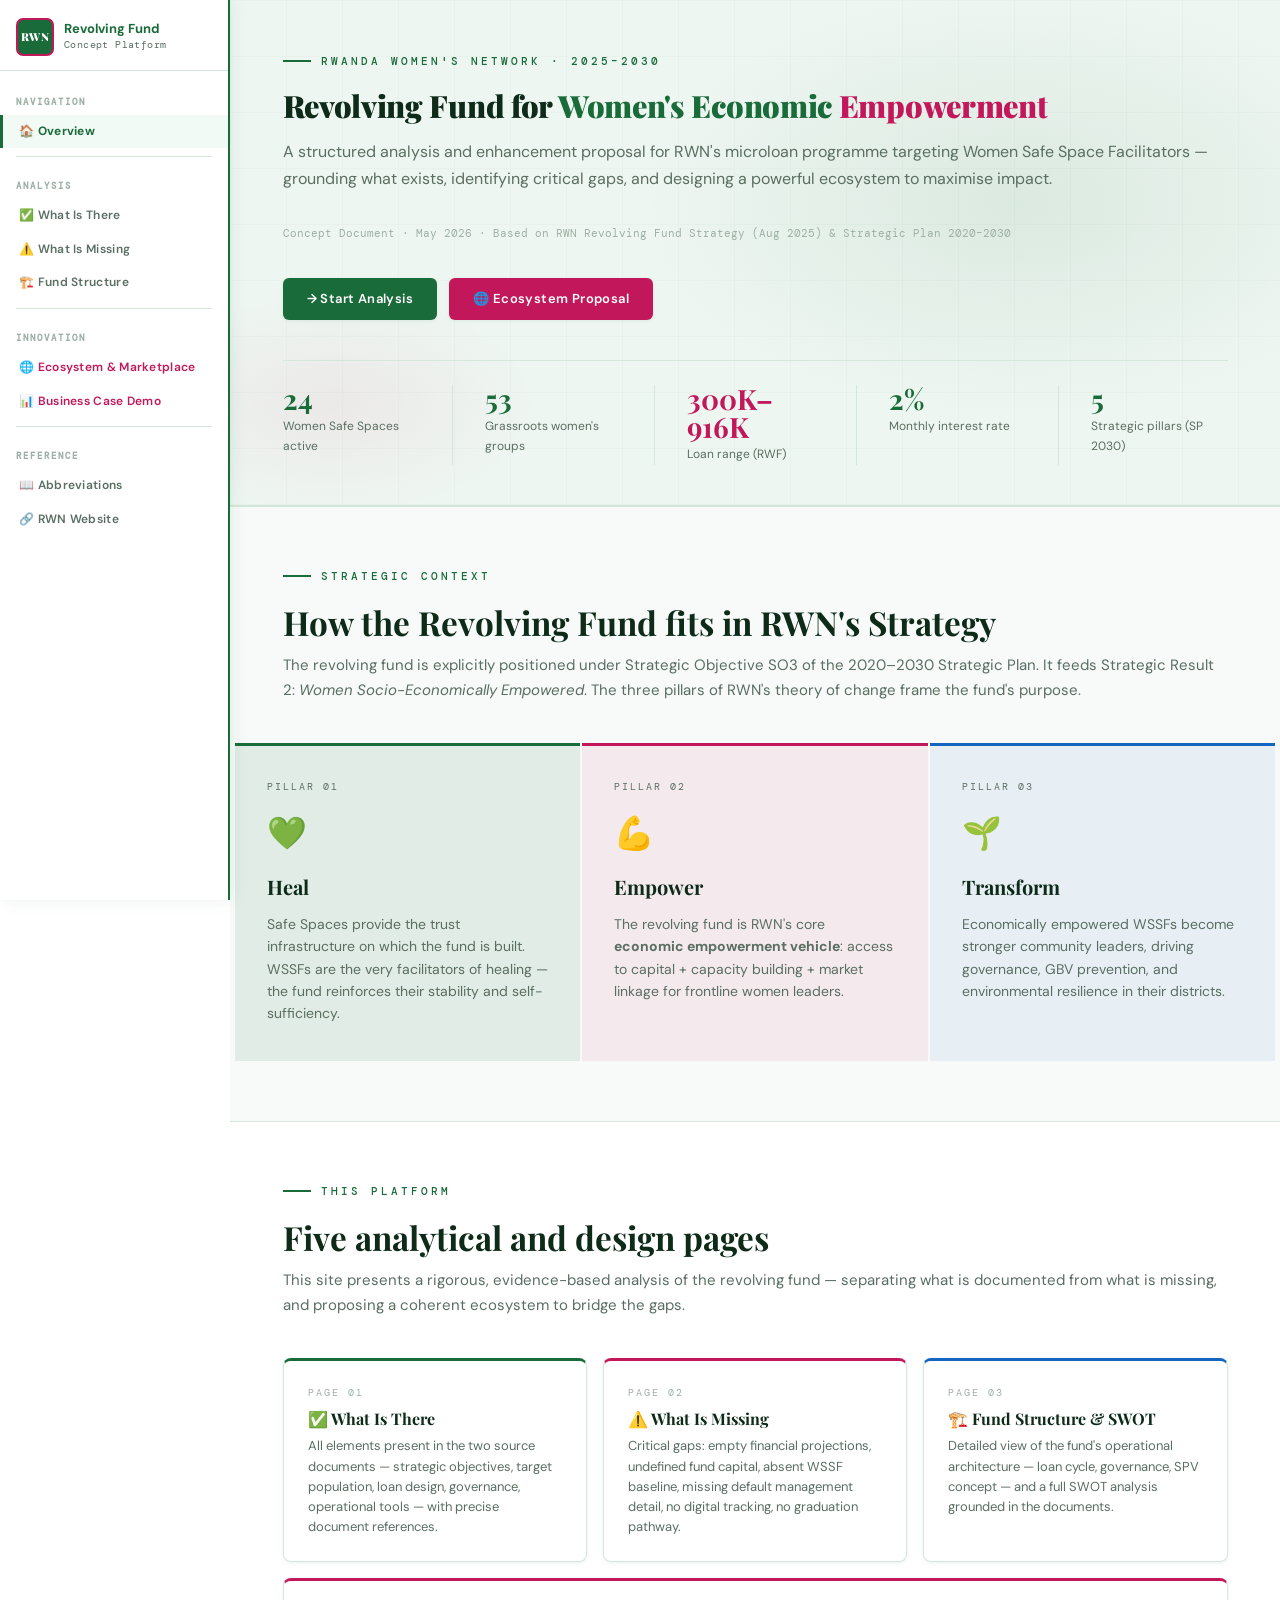
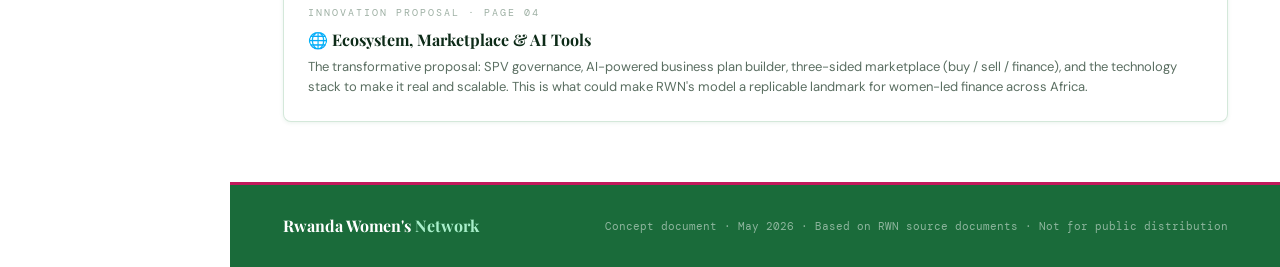
==== index.html @ 78c42c20 "Add files via upload" ====
<!DOCTYPE html>
<html lang="en">
<head>
<meta charset="UTF-8">
<meta name="viewport" content="width=device-width, initial-scale=1.0">
<title>RWN Revolving Fund — Overview</title>
<link rel="stylesheet" href="shared.css">
<style>
.pillar-grid { display: grid; grid-template-columns: repeat(3, 1fr); gap: 2px; margin: 0 -48px; }
@media(max-width:860px){ .pillar-grid { grid-template-columns: 1fr; margin: 0; } }
.pillar { padding: 36px 32px; position: relative; overflow: hidden; }
.pillar-heal   { background: rgba(26,107,58,0.10); }
.pillar-empower{ background: rgba(194,24,91,0.07); }
.pillar-transform{ background: rgba(21,101,192,0.07); }
.pillar::after { content:''; position:absolute; top:0; left:0; right:0; height:3px; }
.pillar-heal::after   { background: var(--g-deep); }
.pillar-empower::after { background: var(--mag); }
.pillar-transform::after { background: var(--blue); }
.pillar-num { font-family: var(--font-m); font-size: 10px; letter-spacing: 2px; text-transform: uppercase; color: var(--text-muted); margin-bottom: 12px; }
.pillar-icon { font-size: 32px; margin-bottom: 10px; }
.pillar-name { font-family: var(--font-d); font-size: 20px; font-weight: 700; margin-bottom: 10px; color: var(--text-head); }
.pillar-desc { font-size: 14px; color: var(--text-muted); line-height: 1.6; }
.link-arrow { display: inline-flex; align-items: center; gap: 6px; font-size: 13px; font-weight: 600; color: var(--g-deep); text-decoration: none; margin-top: 14px; }
.link-arrow:hover { color: var(--mag); }
.page-nav-grid { display: grid; grid-template-columns: repeat(3, 1fr); gap: 16px; }
@media(max-width:860px){ .page-nav-grid { grid-template-columns: 1fr; } }
.pn-card { background: #FFFFFF; border: 1px solid var(--border-lt); border-radius: var(--radius); padding: 24px; transition: all 0.22s; box-shadow: var(--shadow-sm); text-decoration: none; display: block; }
.pn-card:hover { transform: translateY(-3px); box-shadow: var(--shadow-md); }
.pn-card.green { border-top: 3px solid var(--g-deep); }
.pn-card.mag   { border-top: 3px solid var(--mag); }
.pn-card.blue  { border-top: 3px solid var(--blue); }
.pn-num  { font-family: var(--font-m); font-size: 10px; letter-spacing: 2px; text-transform: uppercase; color: var(--text-light); margin-bottom: 8px; }
.pn-title{ font-family: var(--font-d); font-size: 16px; font-weight: 700; color: var(--text-head); margin-bottom: 8px; line-height: 1.2; }
.pn-desc { font-size: 13px; color: var(--text-muted); line-height: 1.55; }
</style>
</head>
<body>

<!-- MOBILE TOP BAR -->
<div class="sb-topbar" id="sb-topbar">
  <div class="sb-topbar-logo">RWN</div>
  <div class="sb-topbar-title">Revolving Fund</div>
  <button class="sb-hamburger" id="sb-hbg" onclick="sbMobileToggle()" aria-label="Menu">
    <span></span><span></span><span></span>
  </button>
</div>
<div class="sb-overlay" id="sb-overlay" onclick="sbMobileClose()"></div>

<!-- SIDEBAR -->
<nav class="rwn-sidebar" id="rwn-sidebar">
  <div class="sb-logo-block">
    <div class="sb-logo">RWN</div>
    <div>
      <div class="sb-brand-main">Revolving Fund</div>
      <div class="sb-brand-sub">Concept Platform</div>
    </div>
  </div>
  <div class="sb-nav">
    <span class="sb-section-label">Navigation</span>
    <a href="index.html" class="active">🏠 Overview</a>
    <div class="sb-divider"></div>
    <span class="sb-section-label">Analysis</span>
    <a href="what-is-there.html">✅ What Is There</a>
    <a href="what-is-missing.html">⚠️ What Is Missing</a>
    <a href="fund-structure.html">🏗️ Fund Structure</a>
    <div class="sb-divider"></div>
    <span class="sb-section-label">Innovation</span>
    <a href="ecosystem.html" class="sb-mag">🌐 Ecosystem &amp; Marketplace</a>
    <a href="business-demo.html" class="sb-mag">📊 Business Case Demo</a>
    <div class="sb-divider"></div>
    <span class="sb-section-label">Reference</span>
    <a href="abbreviations.html">📖 Abbreviations</a>
    <a href="https://rwandawomensnetwork.org" target="_blank">🔗 RWN Website</a>
  </div>
</nav>

<!-- PAGE -->
<div class="page-wrap">

  <!-- HERO -->
  <div class="hero">
    <div class="hero-bg-mesh"></div>
    <div class="hero-grid"></div>
    <div class="hero-content">
      <div class="eyebrow fade-up au-1">Rwanda Women's Network · 2025–2030</div>
      <h1 class="hero-title fade-up au-2">
        Revolving Fund for <span class="accent">Women's Economic</span> <span class="mag-accent">Empowerment</span>
      </h1>
      <p class="hero-lead fade-up au-3">
        A structured analysis and enhancement proposal for RWN's microloan programme targeting Women Safe Space Facilitators — grounding what exists, identifying critical gaps, and designing a powerful ecosystem to maximise impact.
      </p>
      <p class="hero-meta fade-up au-4">Concept Document · May 2026 · Based on RWN Revolving Fund Strategy (Aug 2025) &amp; Strategic Plan 2020–2030</p>
      <div class="fade-up au-5" style="display:flex;gap:12px;flex-wrap:wrap;">
        <a href="what-is-there.html" class="btn btn-green">→ Start Analysis</a>
        <a href="ecosystem.html" class="btn btn-mag">🌐 Ecosystem Proposal</a>
      </div>

      <div class="stats-bar fade-up au-5">
        <div class="stat"><div class="stat-n">24</div><div class="stat-l">Women Safe Spaces active</div></div>
        <div class="stat"><div class="stat-n">53</div><div class="stat-l">Grassroots women's groups</div></div>
        <div class="stat"><div class="stat-n mag">300K–916K</div><div class="stat-l">Loan range (RWF)</div></div>
        <div class="stat"><div class="stat-n">2%</div><div class="stat-l">Monthly interest rate</div></div>
        <div class="stat"><div class="stat-n">5</div><div class="stat-l">Strategic pillars (SP 2030)</div></div>
      </div>
    </div>
  </div>

  <!-- RWN PILLARS -->
  <div class="section section-alt">
    <div class="eyebrow">Strategic Context</div>
    <h2 class="section-title">How the Revolving Fund fits in RWN's Strategy</h2>
    <p class="section-lead">The revolving fund is explicitly positioned under Strategic Objective SO3 of the 2020–2030 Strategic Plan. It feeds Strategic Result 2: <em>Women Socio-Economically Empowered</em>. The three pillars of RWN's theory of change frame the fund's purpose.</p>
    <div class="pillar-grid">
      <div class="pillar pillar-heal">
        <div class="pillar-num">Pillar 01</div>
        <div class="pillar-icon">💚</div>
        <div class="pillar-name">Heal</div>
        <div class="pillar-desc">Safe Spaces provide the trust infrastructure on which the fund is built. WSSFs are the very facilitators of healing — the fund reinforces their stability and self-sufficiency.</div>
      </div>
      <div class="pillar pillar-empower">
        <div class="pillar-num">Pillar 02</div>
        <div class="pillar-icon">💪</div>
        <div class="pillar-name">Empower</div>
        <div class="pillar-desc">The revolving fund is RWN's core <strong>economic empowerment vehicle</strong>: access to capital + capacity building + market linkage for frontline women leaders.</div>
      </div>
      <div class="pillar pillar-transform">
        <div class="pillar-num">Pillar 03</div>
        <div class="pillar-icon">🌱</div>
        <div class="pillar-name">Transform</div>
        <div class="pillar-desc">Economically empowered WSSFs become stronger community leaders, driving governance, GBV prevention, and environmental resilience in their districts.</div>
      </div>
    </div>
  </div>

  <!-- THREE PAGES -->
  <div class="section">
    <div class="eyebrow">This Platform</div>
    <h2 class="section-title">Five analytical and design pages</h2>
    <p class="section-lead">This site presents a rigorous, evidence-based analysis of the revolving fund — separating what is documented from what is missing, and proposing a coherent ecosystem to bridge the gaps.</p>
    <div class="page-nav-grid">
      <a href="what-is-there.html" class="pn-card green">
        <div class="pn-num">Page 01</div>
        <div class="pn-title">✅ What Is There</div>
        <div class="pn-desc">All elements present in the two source documents — strategic objectives, target population, loan design, governance, operational tools — with precise document references.</div>
      </a>
      <a href="what-is-missing.html" class="pn-card mag">
        <div class="pn-num">Page 02</div>
        <div class="pn-title">⚠️ What Is Missing</div>
        <div class="pn-desc">Critical gaps: empty financial projections, undefined fund capital, absent WSSF baseline, missing default management detail, no digital tracking, no graduation pathway.</div>
      </a>
      <a href="fund-structure.html" class="pn-card blue">
        <div class="pn-num">Page 03</div>
        <div class="pn-title">🏗️ Fund Structure &amp; SWOT</div>
        <div class="pn-desc">Detailed view of the fund's operational architecture — loan cycle, governance, SPV concept — and a full SWOT analysis grounded in the documents.</div>
      </a>
      <a href="ecosystem.html" class="pn-card mag" style="border-top-color:var(--mag);grid-column:1/-1;">
        <div class="pn-num">Innovation Proposal · Page 04</div>
        <div class="pn-title">🌐 Ecosystem, Marketplace &amp; AI Tools</div>
        <div class="pn-desc">The transformative proposal: SPV governance, AI-powered business plan builder, three-sided marketplace (buy / sell / finance), and the technology stack to make it real and scalable. This is what could make RWN's model a replicable landmark for women-led finance across Africa.</div>
      </a>
    </div>
  </div>

  <!-- FOOTER -->
  <footer class="rwn-footer">
    <div class="footer-brand">Rwanda Women's <span>Network</span></div>
    <div class="footer-meta">Concept document · May 2026 · Based on RWN source documents · Not for public distribution</div>
  </footer>
</div>

<script src="nav.js"></script>
</body>
</html>
---- shared.css ----
/* ============================================================
   RWN Revolving Fund — Shared Stylesheet v1.0
   Rwanda Women's Network palette: deep green + magenta accent
   ============================================================ */

@import url('https://fonts.googleapis.com/css2?family=Playfair+Display:wght@400;700;900&family=DM+Sans:ital,wght@0,300;0,400;0,500;0,600;1,300&family=DM+Mono:wght@400;500&display=swap');

:root {
  /* RWN Brand */
  --g-deep:     #1A6B3A;
  --g-mid:      #2A8050;
  --g-lt:       #C2E0CC;
  --g-pale:     #E8F5EE;
  --g-xpale:    #F2FAF5;
  --mag:        #C2185B;   /* magenta — logo accent */
  --mag-lt:     #FCE4EC;
  --mag-pale:   #FFF0F5;
  --amber:      #E65100;   /* warning / missing */
  --amber-lt:   #FFF3E0;
  --blue:       #1565C0;
  --blue-lt:    #E3F2FD;
  --page-bg:    #FFFFFF;
  --surface-1:  #F7FAF8;
  --surface-2:  #EEF6F1;
  --text-head:  #0D2B18;
  --text-body:  #2D3E35;
  --text-muted: #5A6E61;
  --text-light: #9EB0A4;
  --border-lt:  #D4E8DA;
  --border-md:  #AECDB8;
  --font-d: 'Playfair Display', Georgia, serif;
  --font-b: 'DM Sans', sans-serif;
  --font-m: 'DM Mono', monospace;
  --sidebar-w: 230px;
  --radius: 8px;
  --shadow-sm: 0 1px 4px rgba(26,107,58,0.09);
  --shadow-md: 0 4px 16px rgba(26,107,58,0.13);
  --shadow-lg: 0 8px 32px rgba(26,107,58,0.16);
}

*, *::before, *::after { box-sizing: border-box; margin: 0; padding: 0; }
html { scroll-behavior: smooth; font-size: 16px; overflow-x: hidden; max-width: 100vw; }
body { font-family: var(--font-b); background: var(--page-bg); color: var(--text-body); overflow-x: hidden; line-height: 1.65; }
::-webkit-scrollbar { width: 5px; }
::-webkit-scrollbar-track { background: var(--surface-1); }
::-webkit-scrollbar-thumb { background: var(--g-deep); border-radius: 3px; }
::selection { background: rgba(26,107,58,0.15); }

/* ── SIDEBAR ── */
.rwn-sidebar {
  position: fixed; top: 0; left: 0; bottom: 0;
  width: var(--sidebar-w);
  background: #FFFFFF;
  border-right: 2px solid var(--g-deep);
  box-shadow: 2px 0 16px rgba(26,107,58,0.09);
  z-index: 200; display: flex; flex-direction: column;
  overflow-y: auto; overflow-x: hidden;
}

.sb-logo-block {
  display: flex; align-items: center; gap: 10px;
  padding: 18px 16px 14px;
  border-bottom: 1px solid var(--border-lt); flex-shrink: 0;
}
.sb-logo {
  width: 38px; height: 38px; background: var(--g-deep); border-radius: 7px;
  display: flex; align-items: center; justify-content: center;
  font-family: var(--font-d); font-weight: 900; font-size: 11px;
  color: #FFFFFF; letter-spacing: 0.2px; line-height: 1.1; text-align: center;
  flex-shrink: 0; border: 2px solid var(--mag);
}
.sb-brand-main { font-size: 13px; font-weight: 700; color: var(--g-deep); line-height: 1.2; }
.sb-brand-sub  { font-size: 10px; color: var(--text-muted); font-family: var(--font-m); letter-spacing: 0.4px; }

.sb-nav { flex: 1; padding: 10px 0 20px; display: flex; flex-direction: column; }
.sb-section-label {
  display: block; padding: 14px 16px 5px;
  font-size: 9px; letter-spacing: 2px; text-transform: uppercase;
  color: var(--text-light); font-family: var(--font-m); font-weight: 600;
}
.sb-nav a {
  display: flex; align-items: center; gap: 9px;
  padding: 9px 16px; font-size: 12px; font-weight: 600; letter-spacing: 0.3px;
  color: var(--text-muted); text-decoration: none;
  border-left: 3px solid transparent; transition: all 0.18s; line-height: 1.3;
}
.sb-nav a:hover { color: var(--g-deep); background: var(--g-pale); border-left-color: var(--g-lt); }
.sb-nav a.active { color: var(--g-deep); background: var(--g-xpale); border-left-color: var(--g-deep); font-weight: 700; }
.sb-nav a.sb-sub { padding-left: 32px; font-size: 11px; font-weight: 500; }
.sb-nav a.sb-mag { color: var(--mag); }
.sb-nav a.sb-mag:hover { background: var(--mag-pale); border-left-color: var(--mag); }
.sb-nav a.sb-mag.active { color: var(--mag); background: var(--mag-pale); border-left-color: var(--mag); }
.sb-divider { height: 1px; background: var(--border-lt); margin: 8px 16px; }

/* Collapsible group */
.sb-group-trigger {
  display: flex; align-items: center; justify-content: space-between;
  padding: 9px 16px; font-size: 12px; font-weight: 600; letter-spacing: 0.3px;
  color: var(--text-muted); cursor: pointer;
  border: none; border-left: 3px solid transparent;
  width: 100%; text-align: left; background: none; font-family: var(--font-b);
  transition: all 0.18s;
}
.sb-group-trigger:hover { color: var(--g-deep); background: var(--g-pale); border-left-color: var(--g-lt); }
.sb-group-trigger.open { color: var(--g-deep); background: var(--g-xpale); border-left-color: var(--g-deep); font-weight: 700; }
.sb-group-trigger .sb-arrow { font-size: 10px; transition: transform 0.22s; flex-shrink: 0; }
.sb-group-trigger.open .sb-arrow { transform: rotate(180deg); }
.sb-group-items { display: none; background: var(--surface-1); border-top: 1px solid var(--border-lt); border-bottom: 1px solid var(--border-lt); }
.sb-group-items.open { display: block; }

/* Mobile top bar */
.sb-topbar {
  display: none; position: fixed;
  top: 0; left: 0; right: 0; height: 52px;
  background: rgba(255,255,255,0.97); backdrop-filter: blur(12px);
  border-bottom: 2px solid var(--g-deep);
  box-shadow: 0 2px 12px rgba(26,107,58,0.1);
  z-index: 201; align-items: center; padding: 0 14px; gap: 12px;
}
.sb-topbar-logo {
  width: 32px; height: 32px; background: var(--g-deep); border-radius: 5px;
  display: flex; align-items: center; justify-content: center;
  font-family: var(--font-d); font-weight: 900; font-size: 10px;
  color: #FFFFFF; line-height: 1.1; text-align: center; flex-shrink: 0;
  border: 1.5px solid var(--mag);
}
.sb-topbar-title { font-size: 13px; font-weight: 700; color: var(--g-deep); flex: 1; }
.sb-hamburger {
  display: flex; flex-direction: column; gap: 4px;
  cursor: pointer; padding: 7px; border: none;
  background: none; border-radius: 5px; transition: background 0.2s;
}
.sb-hamburger:hover { background: var(--g-pale); }
.sb-hamburger span { display: block; width: 20px; height: 2px; background: var(--g-deep); border-radius: 2px; transition: all 0.25s; }
.sb-overlay {
  display: none; position: fixed;
  top: 52px; left: 0; right: 0; bottom: 0;
  background: rgba(0,0,0,0.35); z-index: 199;
}
.sb-overlay.open { display: block; }

/* ── PAGE WRAP ── */
.page-wrap { padding-left: var(--sidebar-w); min-height: 100vh; }

/* ── HERO ── */
.hero {
  position: relative; overflow: hidden;
  padding: 52px 5% 40px;
  background: var(--surface-2);
  border-bottom: 1px solid var(--border-lt);
}
.hero-bg-mesh {
  position: absolute; inset: 0; pointer-events: none;
  background:
    radial-gradient(ellipse 55% 65% at 75% 40%, rgba(26,107,58,0.09) 0%, transparent 65%),
    radial-gradient(ellipse 35% 40% at 10% 80%, rgba(194,24,91,0.06) 0%, transparent 55%);
}
.hero-grid {
  position: absolute; inset: 0; opacity: 0.025;
  background-image: linear-gradient(rgba(26,107,58,1) 1px, transparent 1px),
    linear-gradient(90deg, rgba(26,107,58,1) 1px, transparent 1px);
  background-size: 56px 56px;
}
.hero-content { position: relative; z-index: 2; width: 100%; max-width: 100%; }
.eyebrow {
  font-family: var(--font-m); font-size: 11px; letter-spacing: 3px;
  text-transform: uppercase; color: var(--g-deep);
  display: flex; align-items: center; gap: 10px; margin-bottom: 18px; font-weight: 500;
}
.eyebrow::before { content: ''; width: 28px; height: 2px; background: var(--g-deep); flex-shrink: 0; }
.eyebrow.mag { color: var(--mag); }
.eyebrow.mag::before { background: var(--mag); }
.hero-title {
  font-family: var(--font-d); font-size: clamp(22px, 2.4vw, 36px);
  font-weight: 900; line-height: 1.15; letter-spacing: -0.3px;
  margin-bottom: 16px; color: var(--text-head);
  white-space: normal; word-break: normal; overflow-wrap: break-word;
  max-width: 100%; display: block;
}
.hero-title .accent { color: var(--g-deep); }
.hero-title .mag-accent { color: var(--mag); }
.hero-lead { font-size: 16px; color: var(--text-muted); font-weight: 400; margin-bottom: 32px; max-width: 100%; }
.hero-meta { font-family: var(--font-m); font-size: 11px; color: var(--text-light); margin-bottom: 36px; }

/* Stats bar */
.stats-bar {
  position: relative; z-index: 2; display: flex; gap: 0;
  border-top: 1px solid var(--border-lt); padding-top: 24px; margin-top: 40px; flex-wrap: wrap;
}
.stat { flex: 1; min-width: 110px; padding-right: 32px; border-right: 1px solid var(--border-lt); margin-right: 32px; }
.stat:last-child { border: none; margin: 0; padding: 0; }
.stat-n { font-family: var(--font-d); font-size: 28px; font-weight: 700; color: var(--g-deep); line-height: 1; margin-bottom: 4px; }
.stat-n.mag { color: var(--mag); }
.stat-l { font-size: 12px; color: var(--text-muted); }

/* ── SECTIONS ── */
.section { padding: 60px 5%; }
.section-alt { background: var(--surface-1); border-top: 1px solid var(--border-lt); border-bottom: 1px solid var(--border-lt); }
.section-green { background: var(--g-deep); color: #FFFFFF; position: relative; overflow: hidden; }
.section-green .section-title { color: #FFFFFF; }
.section-green .section-lead { color: rgba(255,255,255,0.72); }
.section-green .eyebrow { color: #A8EFCA; }
.section-green .eyebrow::before { background: #A8EFCA; }
.section-mag { background: var(--mag); color: #FFFFFF; }
.section-title { font-family: var(--font-d); font-size: clamp(24px, 2.6vw, 36px); font-weight: 700; margin-bottom: 12px; line-height: 1.15; color: var(--text-head); white-space: normal; word-break: normal; overflow-wrap: break-word; max-width: 100%; }
.section-lead { font-size: 15px; color: var(--text-muted); margin-bottom: 40px; max-width: 100%; }

/* ── BUTTONS ── */
.btn { display: inline-flex; align-items: center; gap: 8px; padding: 10px 24px; border-radius: 6px; font-size: 13px; font-weight: 600; letter-spacing: 0.4px; text-decoration: none; cursor: pointer; border: none; transition: all 0.22s; font-family: var(--font-b); }
.btn-green { background: var(--g-deep); color: #FFFFFF; box-shadow: var(--shadow-sm); }
.btn-green:hover { background: var(--g-mid); transform: translateY(-1px); box-shadow: var(--shadow-md); }
.btn-mag { background: var(--mag); color: #FFFFFF; box-shadow: var(--shadow-sm); }
.btn-mag:hover { background: #A31450; transform: translateY(-1px); }
.btn-outline { background: transparent; color: var(--g-deep); border: 1.5px solid var(--g-deep); }
.btn-outline:hover { background: var(--g-pale); }

/* ── CARDS ── */
.card { background: #FFFFFF; border: 1px solid var(--border-lt); border-radius: var(--radius); padding: 24px; transition: all 0.22s; box-shadow: var(--shadow-sm); }
.card:hover { border-color: var(--g-lt); box-shadow: var(--shadow-md); transform: translateY(-2px); }
.card-title { font-size: 15px; font-weight: 600; margin-bottom: 8px; color: var(--text-head); }
.card-body  { font-size: 14px; color: var(--text-muted); line-height: 1.6; }

/* ── BADGES ── */
.badge { display: inline-block; font-size: 11px; font-weight: 600; padding: 3px 10px; border-radius: 20px; letter-spacing: 0.3px; }
.badge-green  { background: var(--g-pale); color: var(--g-deep); border: 1px solid var(--g-lt); }
.badge-mag    { background: var(--mag-lt); color: var(--mag); border: 1px solid #F8BBD9; }
.badge-amber  { background: var(--amber-lt); color: var(--amber); border: 1px solid #FFCC80; }
.badge-blue   { background: var(--blue-lt); color: var(--blue); border: 1px solid #BBDEFB; }
.badge-in     { background: var(--g-pale); color: var(--g-deep); border: 1px solid var(--g-lt); }   /* IN document */
.badge-miss   { background: var(--amber-lt); color: var(--amber); border: 1px solid #FFCC80; }       /* MISSING */
.badge-build  { background: var(--blue-lt); color: var(--blue); border: 1px solid #BBDEFB; }         /* TO BUILD */

/* ── TABLE ── */
.table-wrap { overflow-x: auto; -webkit-overflow-scrolling: touch; border-radius: var(--radius); border: 1px solid var(--border-lt); }
.data-table { width: 100%; border-collapse: collapse; font-size: 14px; min-width: 500px; }
.data-table th { text-align: left; padding: 11px 15px; font-size: 11px; letter-spacing: 1.2px; text-transform: uppercase; font-family: var(--font-m); font-weight: 600; color: var(--text-muted); background: var(--surface-1); border-bottom: 2px solid var(--border-md); white-space: nowrap; }
.data-table td { padding: 13px 15px; vertical-align: top; border-bottom: 1px solid var(--border-lt); color: var(--text-body); font-size: 13px; }
.data-table tr:nth-child(even) td { background: var(--surface-1); }
.data-table tr:hover td { background: var(--g-xpale); }
/* Expandable rows */
.dt-toggle { cursor: pointer; user-select: none; }
.dt-toggle td:first-child { position: relative; padding-left: 36px; }
.dt-toggle td:first-child::before { content: '+'; position: absolute; left: 10px; top: 50%; transform: translateY(-50%); width: 18px; height: 18px; background: var(--g-deep); color: #FFFFFF; border-radius: 50%; font-size: 13px; font-weight: 700; line-height: 18px; text-align: center; flex-shrink: 0; transition: transform 0.2s; }
.dt-toggle.open td:first-child::before { content: '−'; background: var(--mag); }
.dt-expand { display: none; background: var(--g-xpale) !important; }
.dt-expand.open { display: table-row; }
.dt-expand td { padding: 12px 15px 12px 36px; font-size: 13px; color: var(--text-body); border-bottom: 2px solid var(--g-lt); }
.dt-expand-grid { display: grid; grid-template-columns: repeat(auto-fill, minmax(200px,1fr)); gap: 8px 24px; }
.dt-expand-item { font-size: 13px; }
.dt-expand-label { font-size: 11px; color: var(--text-light); font-family: var(--font-m); text-transform: uppercase; letter-spacing: 0.8px; margin-bottom: 2px; }
.dt-expand-value { font-weight: 600; color: var(--text-head); }

/* ── SOURCE TAG ── */
.src { font-family: var(--font-m); font-size: 10px; padding: 2px 8px; border-radius: 4px; background: var(--g-pale); color: var(--g-deep); border: 1px solid var(--g-lt); display: inline-block; }
.src-rf { background: var(--mag-lt); color: var(--mag); border-color: #F8BBD9; }

/* ── STATUS ROW ── */
.status-row { display: flex; align-items: flex-start; gap: 14px; padding: 16px 0; border-bottom: 1px solid var(--border-lt); }
.status-row:last-child { border-bottom: none; }
.status-icon { font-size: 18px; flex-shrink: 0; margin-top: 1px; }
.status-body { flex: 1; }
.status-label { font-size: 13px; font-weight: 600; margin-bottom: 4px; color: var(--text-head); }
.status-desc  { font-size: 13px; color: var(--text-muted); line-height: 1.55; }

/* ── CALLOUT ── */
.callout { border-radius: var(--radius); padding: 18px 22px; margin-bottom: 20px; border-left: 4px solid; }
.callout-green { background: var(--g-pale); border-color: var(--g-deep); color: var(--text-head); }
.callout-amber { background: var(--amber-lt); border-color: var(--amber); color: #4E2000; }
.callout-mag   { background: var(--mag-lt); border-color: var(--mag); color: #5A0020; }
.callout-blue  { background: var(--blue-lt); border-color: var(--blue); color: #0A2A60; }
.callout-title { font-size: 13px; font-weight: 700; margin-bottom: 5px; }
.callout-body  { font-size: 13px; line-height: 1.6; }

/* ── INNOVATION CARD ── */
.innov-card {
  background: #FFFFFF; border: 1px solid var(--border-lt); border-radius: var(--radius);
  padding: 28px 24px; position: relative; overflow: hidden;
  transition: all 0.25s; box-shadow: var(--shadow-sm);
}
.innov-card::before { content:''; position:absolute; top:0; left:0; right:0; height:4px; background: var(--mag); }
.innov-card:hover { transform: translateY(-3px); box-shadow: var(--shadow-md); border-color: var(--mag); }
.innov-card.green::before { background: var(--g-deep); }
.innov-card.green:hover { border-color: var(--g-deep); }
.innov-icon { font-size: 28px; margin-bottom: 12px; }
.innov-title { font-size: 15px; font-weight: 700; margin-bottom: 8px; color: var(--text-head); }
.innov-body  { font-size: 13px; color: var(--text-muted); line-height: 1.6; }
.innov-tag   { font-family: var(--font-m); font-size: 10px; color: var(--text-light); margin-top: 12px; }

/* ── FOOTER ── */
.rwn-footer {
  background: var(--g-deep); border-top: 3px solid var(--mag);
  padding: 28px 5%; display: flex; align-items: center;
  justify-content: space-between; flex-wrap: wrap; gap: 12px;
}
.footer-brand { font-family: var(--font-d); font-size: 16px; font-weight: 700; color: #FFFFFF; }
.footer-brand span { color: #A8EFCA; }
.footer-meta { font-size: 11px; color: rgba(255,255,255,0.5); font-family: var(--font-m); }

/* ── ANIMATIONS ── */
@keyframes fadeUp { from { opacity:0; transform:translateY(20px); } to { opacity:1; transform:translateY(0); } }
.fade-up { animation: fadeUp 0.65s ease forwards; opacity: 0; }
.au-1{animation-delay:0.1s} .au-2{animation-delay:0.2s} .au-3{animation-delay:0.3s} .au-4{animation-delay:0.4s} .au-5{animation-delay:0.5s}

/* ── GRID HELPERS ── */
.grid-2 { display: grid; grid-template-columns: 1fr 1fr; gap: 20px; }
.grid-3 { display: grid; grid-template-columns: repeat(3,1fr); gap: 20px; }
.grid-4 { display: grid; grid-template-columns: repeat(4,1fr); gap: 16px; }

/* ── RESPONSIVE ── */
@media (max-width: 860px) {
  :root { --sidebar-w: 0px; }
  .rwn-sidebar { width: 240px; transform: translateX(-100%); transition: transform 0.28s cubic-bezier(0.4,0,0.2,1); top: 52px; z-index: 200; }
  .rwn-sidebar.mob-open { transform: translateX(0); }
  .sb-topbar { display: flex; }
  .page-wrap { padding-left: 0; padding-top: 52px; }
  .hero, .section { padding: 36px 4%; }
  .rwn-footer { padding: 24px 4%; flex-direction: column; }
  .stats-bar { gap: 18px; }
  .stat { border: none; margin: 0; padding: 0; min-width: 90px; }
  .grid-2, .grid-3, .grid-4 { grid-template-columns: 1fr; }
  html, body { overflow-x: hidden !important; max-width: 100vw !important; }
  * { box-sizing: border-box; }
}
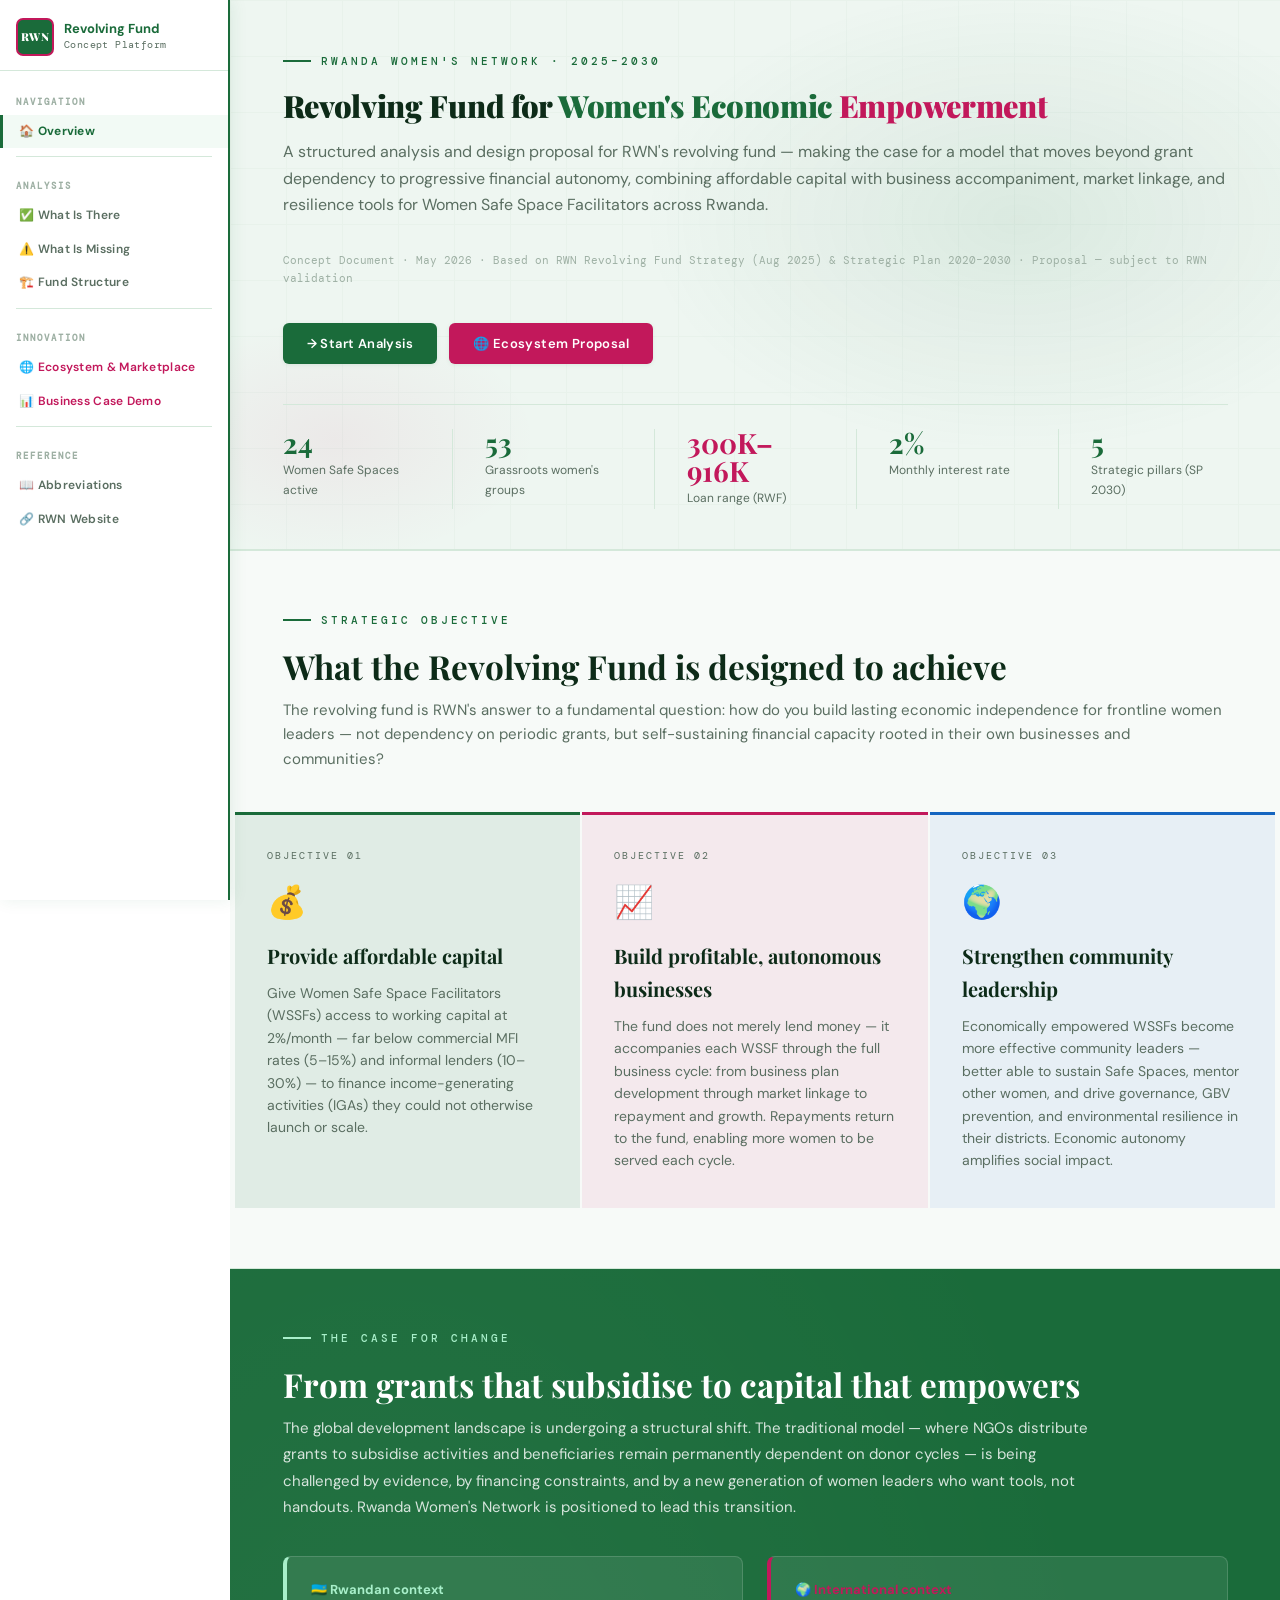
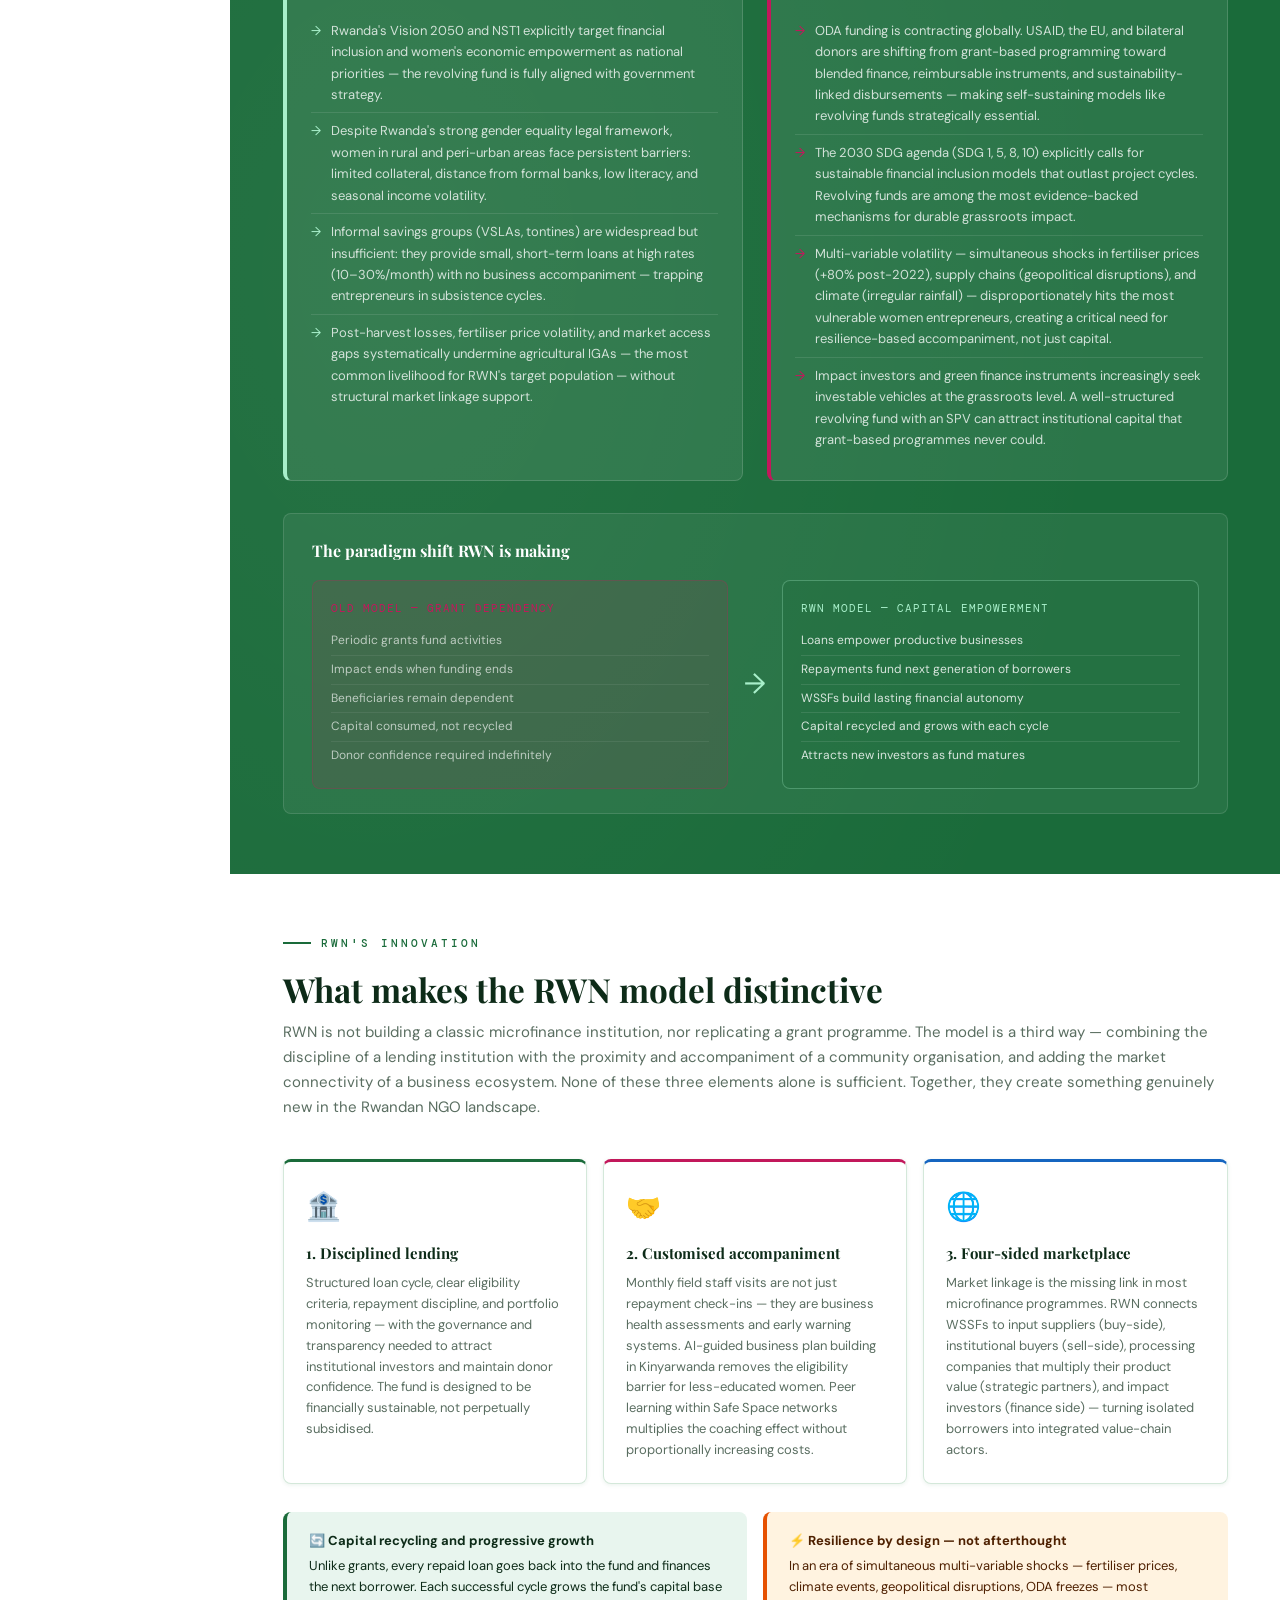
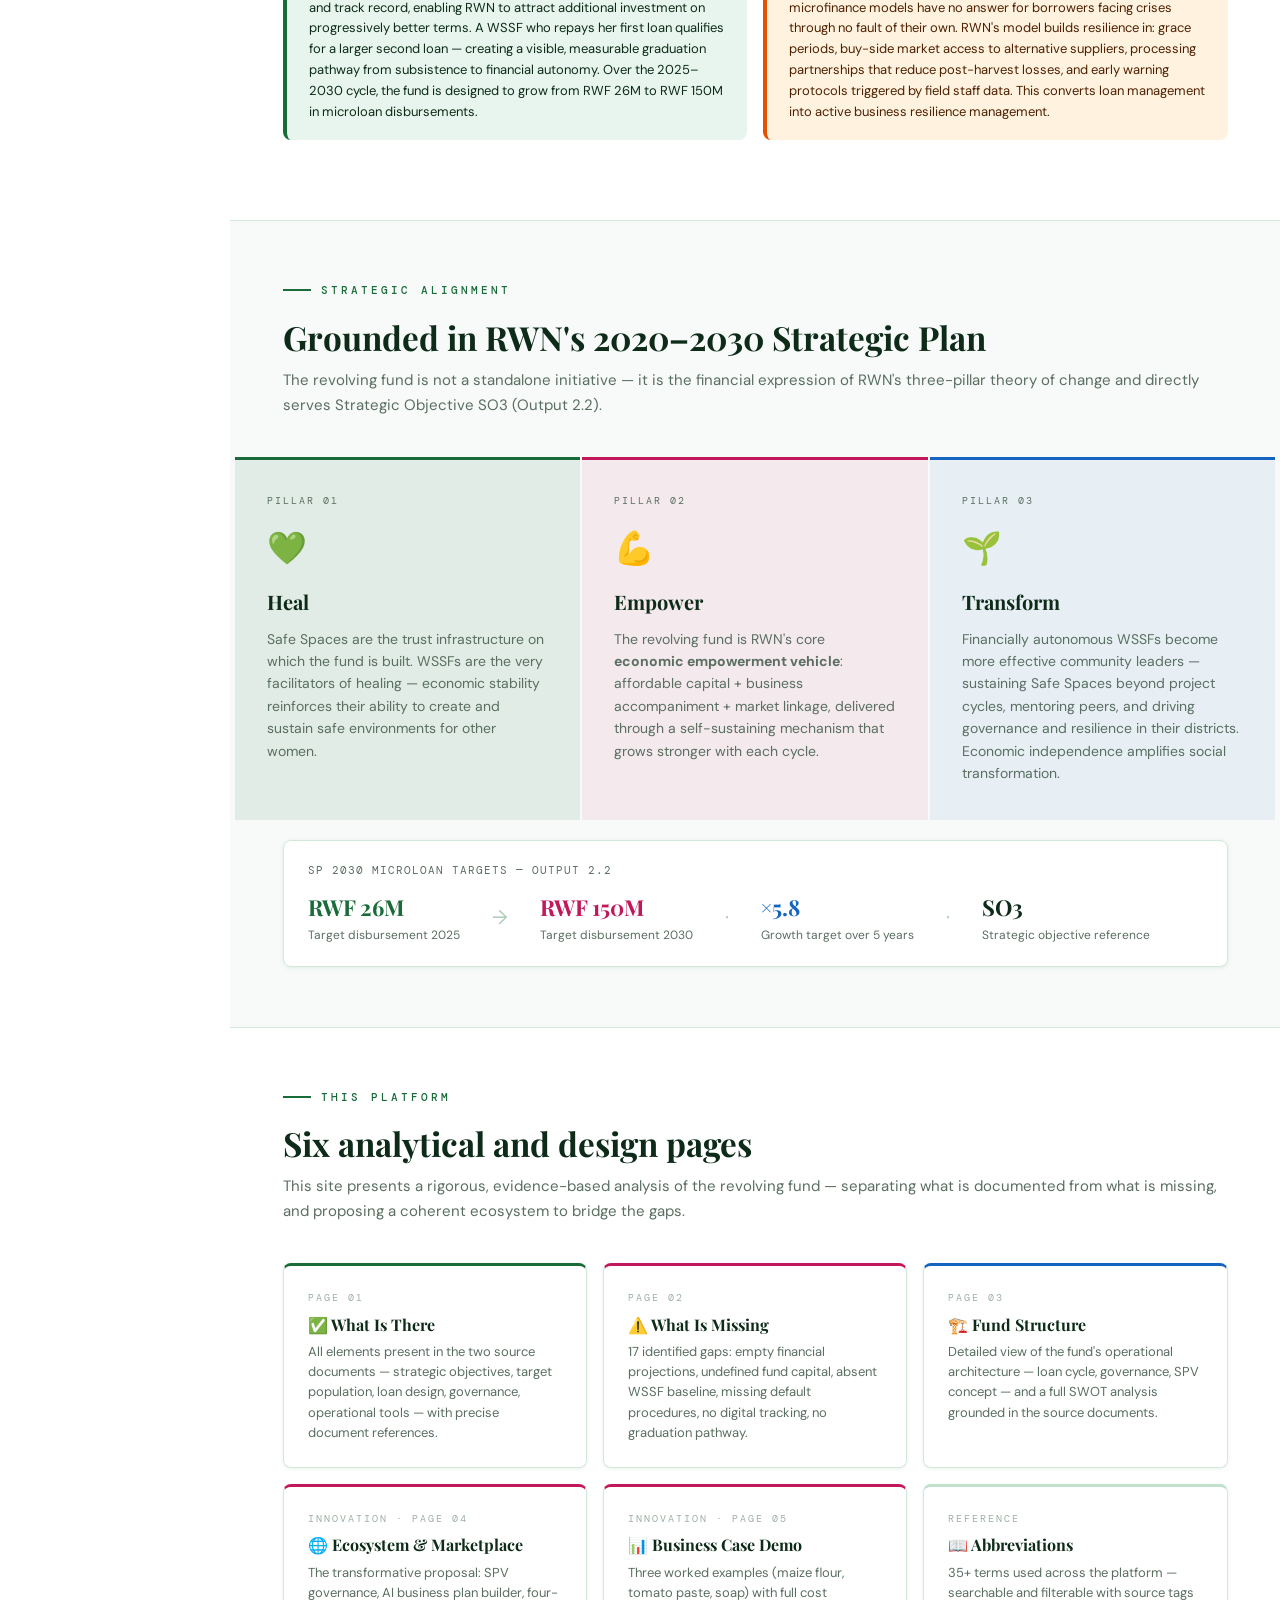
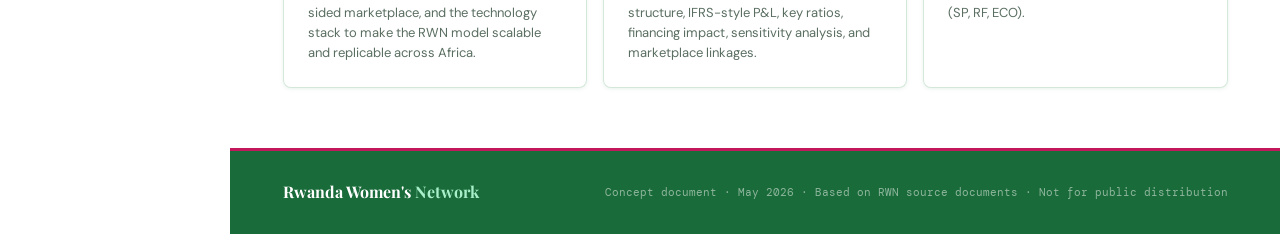
==== commit 809253c7: "Add files via upload" ====
--- a/index.html
+++ b/index.html
@@ -87,9 +87,9 @@
         Revolving Fund for <span class="accent">Women's Economic</span> <span class="mag-accent">Empowerment</span>
       </h1>
       <p class="hero-lead fade-up au-3">
-        A structured analysis and enhancement proposal for RWN's microloan programme targeting Women Safe Space Facilitators — grounding what exists, identifying critical gaps, and designing a powerful ecosystem to maximise impact.
+        A structured analysis and design proposal for RWN's revolving fund — making the case for a model that moves beyond grant dependency to progressive financial autonomy, combining affordable capital with business accompaniment, market linkage, and resilience tools for Women Safe Space Facilitators across Rwanda.
       </p>
-      <p class="hero-meta fade-up au-4">Concept Document · May 2026 · Based on RWN Revolving Fund Strategy (Aug 2025) &amp; Strategic Plan 2020–2030</p>
+      <p class="hero-meta fade-up au-4">Concept Document · May 2026 · Based on RWN Revolving Fund Strategy (Aug 2025) &amp; Strategic Plan 2020–2030 · Proposal — subject to RWN validation</p>
       <div class="fade-up au-5" style="display:flex;gap:12px;flex-wrap:wrap;">
         <a href="what-is-there.html" class="btn btn-green">→ Start Analysis</a>
         <a href="ecosystem.html" class="btn btn-mag">🌐 Ecosystem Proposal</a>
@@ -105,37 +105,174 @@
     </div>
   </div>
 
-  <!-- RWN PILLARS -->
+  <!-- STRATEGIC OBJECTIVE -->
   <div class="section section-alt">
-    <div class="eyebrow">Strategic Context</div>
-    <h2 class="section-title">How the Revolving Fund fits in RWN's Strategy</h2>
-    <p class="section-lead">The revolving fund is explicitly positioned under Strategic Objective SO3 of the 2020–2030 Strategic Plan. It feeds Strategic Result 2: <em>Women Socio-Economically Empowered</em>. The three pillars of RWN's theory of change frame the fund's purpose.</p>
+    <div class="eyebrow">Strategic Objective</div>
+    <h2 class="section-title">What the Revolving Fund is designed to achieve</h2>
+    <p class="section-lead">The revolving fund is RWN's answer to a fundamental question: how do you build lasting economic independence for frontline women leaders — not dependency on periodic grants, but self-sustaining financial capacity rooted in their own businesses and communities?</p>
+    <div class="pillar-grid">
+      <div class="pillar pillar-heal">
+        <div class="pillar-num">Objective 01</div>
+        <div class="pillar-icon">💰</div>
+        <div class="pillar-name">Provide affordable capital</div>
+        <div class="pillar-desc">Give Women Safe Space Facilitators (WSSFs) access to working capital at 2%/month — far below commercial MFI rates (5–15%) and informal lenders (10–30%) — to finance income-generating activities (IGAs) they could not otherwise launch or scale.</div>
+      </div>
+      <div class="pillar pillar-empower">
+        <div class="pillar-num">Objective 02</div>
+        <div class="pillar-icon">📈</div>
+        <div class="pillar-name">Build profitable, autonomous businesses</div>
+        <div class="pillar-desc">The fund does not merely lend money — it accompanies each WSSF through the full business cycle: from business plan development through market linkage to repayment and growth. Repayments return to the fund, enabling more women to be served each cycle.</div>
+      </div>
+      <div class="pillar pillar-transform">
+        <div class="pillar-num">Objective 03</div>
+        <div class="pillar-icon">🌍</div>
+        <div class="pillar-name">Strengthen community leadership</div>
+        <div class="pillar-desc">Economically empowered WSSFs become more effective community leaders — better able to sustain Safe Spaces, mentor other women, and drive governance, GBV prevention, and environmental resilience in their districts. Economic autonomy amplifies social impact.</div>
+      </div>
+    </div>
+  </div>
+
+  <!-- THE CASE FOR CHANGE -->
+  <div class="section section-green">
+    <div style="position:absolute;inset:0;opacity:0.05;background:radial-gradient(ellipse 70% 90% at 15% 50%,#fff,transparent);pointer-events:none;"></div>
+    <div style="position:relative;z-index:2;">
+      <div class="eyebrow" style="color:#A8EFCA;">The Case for Change</div>
+      <h2 class="section-title" style="color:#FFFFFF;">From grants that subsidise to capital that empowers</h2>
+      <p style="font-size:15px;color:rgba(255,255,255,0.82);line-height:1.75;margin-bottom:36px;max-width:820px;">The global development landscape is undergoing a structural shift. The traditional model — where NGOs distribute grants to subsidise activities and beneficiaries remain permanently dependent on donor cycles — is being challenged by evidence, by financing constraints, and by a new generation of women leaders who want tools, not handouts. Rwanda Women's Network is positioned to lead this transition.</p>
+
+      <div style="display:grid;grid-template-columns:1fr 1fr;gap:24px;margin-bottom:32px;">
+        <!-- Local context -->
+        <div style="background:rgba(255,255,255,0.08);border:1px solid rgba(255,255,255,0.15);border-left:4px solid #A8EFCA;border-radius:var(--radius);padding:22px 24px;">
+          <div style="font-size:13px;font-weight:700;color:#A8EFCA;margin-bottom:12px;display:flex;align-items:center;gap:8px;">🇷🇼 Rwandan context</div>
+          <ul style="list-style:none;margin:0;padding:0;">
+            <li style="font-size:13px;color:rgba(255,255,255,0.78);padding:7px 0;border-bottom:1px solid rgba(255,255,255,0.1);display:flex;gap:10px;"><span style="color:#A8EFCA;flex-shrink:0;">→</span>Rwanda's Vision 2050 and NST1 explicitly target financial inclusion and women's economic empowerment as national priorities — the revolving fund is fully aligned with government strategy.</li>
+            <li style="font-size:13px;color:rgba(255,255,255,0.78);padding:7px 0;border-bottom:1px solid rgba(255,255,255,0.1);display:flex;gap:10px;"><span style="color:#A8EFCA;flex-shrink:0;">→</span>Despite Rwanda's strong gender equality legal framework, women in rural and peri-urban areas face persistent barriers: limited collateral, distance from formal banks, low literacy, and seasonal income volatility.</li>
+            <li style="font-size:13px;color:rgba(255,255,255,0.78);padding:7px 0;border-bottom:1px solid rgba(255,255,255,0.1);display:flex;gap:10px;"><span style="color:#A8EFCA;flex-shrink:0;">→</span>Informal savings groups (VSLAs, tontines) are widespread but insufficient: they provide small, short-term loans at high rates (10–30%/month) with no business accompaniment — trapping entrepreneurs in subsistence cycles.</li>
+            <li style="font-size:13px;color:rgba(255,255,255,0.78);padding:7px 0;display:flex;gap:10px;"><span style="color:#A8EFCA;flex-shrink:0;">→</span>Post-harvest losses, fertiliser price volatility, and market access gaps systematically undermine agricultural IGAs — the most common livelihood for RWN's target population — without structural market linkage support.</li>
+          </ul>
+        </div>
+        <!-- International context -->
+        <div style="background:rgba(255,255,255,0.08);border:1px solid rgba(255,255,255,0.15);border-left:4px solid var(--mag);border-radius:var(--radius);padding:22px 24px;">
+          <div style="font-size:13px;font-weight:700;color:var(--mag);margin-bottom:12px;display:flex;align-items:center;gap:8px;">🌍 International context</div>
+          <ul style="list-style:none;margin:0;padding:0;">
+            <li style="font-size:13px;color:rgba(255,255,255,0.78);padding:7px 0;border-bottom:1px solid rgba(255,255,255,0.1);display:flex;gap:10px;"><span style="color:var(--mag);flex-shrink:0;">→</span>ODA funding is contracting globally. USAID, the EU, and bilateral donors are shifting from grant-based programming toward blended finance, reimbursable instruments, and sustainability-linked disbursements — making self-sustaining models like revolving funds strategically essential.</li>
+            <li style="font-size:13px;color:rgba(255,255,255,0.78);padding:7px 0;border-bottom:1px solid rgba(255,255,255,0.1);display:flex;gap:10px;"><span style="color:var(--mag);flex-shrink:0;">→</span>The 2030 SDG agenda (SDG 1, 5, 8, 10) explicitly calls for sustainable financial inclusion models that outlast project cycles. Revolving funds are among the most evidence-backed mechanisms for durable grassroots impact.</li>
+            <li style="font-size:13px;color:rgba(255,255,255,0.78);padding:7px 0;border-bottom:1px solid rgba(255,255,255,0.1);display:flex;gap:10px;"><span style="color:var(--mag);flex-shrink:0;">→</span>Multi-variable volatility — simultaneous shocks in fertiliser prices (+80% post-2022), supply chains (geopolitical disruptions), and climate (irregular rainfall) — disproportionately hits the most vulnerable women entrepreneurs, creating a critical need for resilience-based accompaniment, not just capital.</li>
+            <li style="font-size:13px;color:rgba(255,255,255,0.78);padding:7px 0;display:flex;gap:10px;"><span style="color:var(--mag);flex-shrink:0;">→</span>Impact investors and green finance instruments increasingly seek investable vehicles at the grassroots level. A well-structured revolving fund with an SPV can attract institutional capital that grant-based programmes never could.</li>
+          </ul>
+        </div>
+      </div>
+
+      <!-- The shift -->
+      <div style="background:rgba(255,255,255,0.06);border:1px solid rgba(255,255,255,0.12);border-radius:var(--radius);padding:24px 28px;">
+        <div style="font-family:var(--font-d);font-size:16px;font-weight:700;color:#FFFFFF;margin-bottom:16px;">The paradigm shift RWN is making</div>
+        <div style="display:grid;grid-template-columns:1fr auto 1fr;gap:16px;align-items:center;">
+          <div style="background:rgba(194,24,91,0.12);border:1px solid rgba(194,24,91,0.25);border-radius:8px;padding:18px;">
+            <div style="font-size:11px;font-family:var(--font-m);letter-spacing:1px;text-transform:uppercase;color:var(--mag);margin-bottom:10px;">Old model — Grant dependency</div>
+            <ul style="list-style:none;padding:0;margin:0;">
+              <li style="font-size:12px;color:rgba(255,255,255,0.65);padding:4px 0;border-bottom:1px solid rgba(255,255,255,0.07);">Periodic grants fund activities</li>
+              <li style="font-size:12px;color:rgba(255,255,255,0.65);padding:4px 0;border-bottom:1px solid rgba(255,255,255,0.07);">Impact ends when funding ends</li>
+              <li style="font-size:12px;color:rgba(255,255,255,0.65);padding:4px 0;border-bottom:1px solid rgba(255,255,255,0.07);">Beneficiaries remain dependent</li>
+              <li style="font-size:12px;color:rgba(255,255,255,0.65);padding:4px 0;border-bottom:1px solid rgba(255,255,255,0.07);">Capital consumed, not recycled</li>
+              <li style="font-size:12px;color:rgba(255,255,255,0.65);padding:4px 0;">Donor confidence required indefinitely</li>
+            </ul>
+          </div>
+          <div style="font-size:28px;text-align:center;color:#A8EFCA;">→</div>
+          <div style="background:rgba(26,107,58,0.2);border:1px solid rgba(168,239,202,0.3);border-radius:8px;padding:18px;">
+            <div style="font-size:11px;font-family:var(--font-m);letter-spacing:1px;text-transform:uppercase;color:#A8EFCA;margin-bottom:10px;">RWN Model — Capital empowerment</div>
+            <ul style="list-style:none;padding:0;margin:0;">
+              <li style="font-size:12px;color:rgba(255,255,255,0.82);padding:4px 0;border-bottom:1px solid rgba(255,255,255,0.1);">Loans empower productive businesses</li>
+              <li style="font-size:12px;color:rgba(255,255,255,0.82);padding:4px 0;border-bottom:1px solid rgba(255,255,255,0.1);">Repayments fund next generation of borrowers</li>
+              <li style="font-size:12px;color:rgba(255,255,255,0.82);padding:4px 0;border-bottom:1px solid rgba(255,255,255,0.1);">WSSFs build lasting financial autonomy</li>
+              <li style="font-size:12px;color:rgba(255,255,255,0.82);padding:4px 0;border-bottom:1px solid rgba(255,255,255,0.1);">Capital recycled and grows with each cycle</li>
+              <li style="font-size:12px;color:rgba(255,255,255,0.82);padding:4px 0;">Attracts new investors as fund matures</li>
+            </ul>
+          </div>
+        </div>
+      </div>
+    </div>
+  </div>
+
+  <!-- RWN INNOVATION -->
+  <div class="section">
+    <div class="eyebrow">RWN's Innovation</div>
+    <h2 class="section-title">What makes the RWN model distinctive</h2>
+    <p class="section-lead">RWN is not building a classic microfinance institution, nor replicating a grant programme. The model is a third way — combining the discipline of a lending institution with the proximity and accompaniment of a community organisation, and adding the market connectivity of a business ecosystem. None of these three elements alone is sufficient. Together, they create something genuinely new in the Rwandan NGO landscape.</p>
+
+    <div style="display:grid;grid-template-columns:repeat(3,1fr);gap:16px;margin-bottom:28px;">
+      <div style="background:#FFF;border:1px solid var(--border-lt);border-top:3px solid var(--g-deep);border-radius:var(--radius);padding:22px;box-shadow:var(--shadow-sm);">
+        <div style="font-size:28px;margin-bottom:10px;">🏦</div>
+        <div style="font-family:var(--font-d);font-size:15px;font-weight:700;color:var(--text-head);margin-bottom:8px;">1. Disciplined lending</div>
+        <div style="font-size:13px;color:var(--text-muted);line-height:1.6;">Structured loan cycle, clear eligibility criteria, repayment discipline, and portfolio monitoring — with the governance and transparency needed to attract institutional investors and maintain donor confidence. The fund is designed to be financially sustainable, not perpetually subsidised.</div>
+      </div>
+      <div style="background:#FFF;border:1px solid var(--border-lt);border-top:3px solid var(--mag);border-radius:var(--radius);padding:22px;box-shadow:var(--shadow-sm);">
+        <div style="font-size:28px;margin-bottom:10px;">🤝</div>
+        <div style="font-family:var(--font-d);font-size:15px;font-weight:700;color:var(--text-head);margin-bottom:8px;">2. Customised accompaniment</div>
+        <div style="font-size:13px;color:var(--text-muted);line-height:1.6;">Monthly field staff visits are not just repayment check-ins — they are business health assessments and early warning systems. AI-guided business plan building in Kinyarwanda removes the eligibility barrier for less-educated women. Peer learning within Safe Space networks multiplies the coaching effect without proportionally increasing costs.</div>
+      </div>
+      <div style="background:#FFF;border:1px solid var(--border-lt);border-top:3px solid var(--blue);border-radius:var(--radius);padding:22px;box-shadow:var(--shadow-sm);">
+        <div style="font-size:28px;margin-bottom:10px;">🌐</div>
+        <div style="font-family:var(--font-d);font-size:15px;font-weight:700;color:var(--text-head);margin-bottom:8px;">3. Four-sided marketplace</div>
+        <div style="font-size:13px;color:var(--text-muted);line-height:1.6;">Market linkage is the missing link in most microfinance programmes. RWN connects WSSFs to input suppliers (buy-side), institutional buyers (sell-side), processing companies that multiply their product value (strategic partners), and impact investors (finance side) — turning isolated borrowers into integrated value-chain actors.</div>
+      </div>
+    </div>
+
+    <!-- Two additional innovation points -->
+    <div style="display:grid;grid-template-columns:1fr 1fr;gap:16px;">
+      <div class="callout callout-green">
+        <div class="callout-title">🔄 Capital recycling and progressive growth</div>
+        <div class="callout-body">Unlike grants, every repaid loan goes back into the fund and finances the next borrower. Each successful cycle grows the fund's capital base and track record, enabling RWN to attract additional investment on progressively better terms. A WSSF who repays her first loan qualifies for a larger second loan — creating a visible, measurable graduation pathway from subsistence to financial autonomy. Over the 2025–2030 cycle, the fund is designed to grow from RWF 26M to RWF 150M in microloan disbursements.</div>
+      </div>
+      <div class="callout callout-amber">
+        <div class="callout-title">⚡ Resilience by design — not afterthought</div>
+        <div class="callout-body">In an era of simultaneous multi-variable shocks — fertiliser prices, climate events, geopolitical disruptions, ODA freezes — most microfinance models have no answer for borrowers facing crises through no fault of their own. RWN's model builds resilience in: grace periods, buy-side market access to alternative suppliers, processing partnerships that reduce post-harvest losses, and early warning protocols triggered by field staff data. This converts loan management into active business resilience management.</div>
+      </div>
+    </div>
+  </div>
+
+  <!-- SP ALIGNMENT -->
+  <div class="section section-alt">
+    <div class="eyebrow">Strategic alignment</div>
+    <h2 class="section-title">Grounded in RWN's 2020–2030 Strategic Plan</h2>
+    <p class="section-lead">The revolving fund is not a standalone initiative — it is the financial expression of RWN's three-pillar theory of change and directly serves Strategic Objective SO3 (Output 2.2).</p>
     <div class="pillar-grid">
       <div class="pillar pillar-heal">
         <div class="pillar-num">Pillar 01</div>
         <div class="pillar-icon">💚</div>
         <div class="pillar-name">Heal</div>
-        <div class="pillar-desc">Safe Spaces provide the trust infrastructure on which the fund is built. WSSFs are the very facilitators of healing — the fund reinforces their stability and self-sufficiency.</div>
+        <div class="pillar-desc">Safe Spaces are the trust infrastructure on which the fund is built. WSSFs are the very facilitators of healing — economic stability reinforces their ability to create and sustain safe environments for other women.</div>
       </div>
       <div class="pillar pillar-empower">
         <div class="pillar-num">Pillar 02</div>
         <div class="pillar-icon">💪</div>
         <div class="pillar-name">Empower</div>
-        <div class="pillar-desc">The revolving fund is RWN's core <strong>economic empowerment vehicle</strong>: access to capital + capacity building + market linkage for frontline women leaders.</div>
+        <div class="pillar-desc">The revolving fund is RWN's core <strong>economic empowerment vehicle</strong>: affordable capital + business accompaniment + market linkage, delivered through a self-sustaining mechanism that grows stronger with each cycle.</div>
       </div>
       <div class="pillar pillar-transform">
         <div class="pillar-num">Pillar 03</div>
         <div class="pillar-icon">🌱</div>
         <div class="pillar-name">Transform</div>
-        <div class="pillar-desc">Economically empowered WSSFs become stronger community leaders, driving governance, GBV prevention, and environmental resilience in their districts.</div>
-      </div>
-    </div>
-  </div>
-
-  <!-- THREE PAGES -->
+        <div class="pillar-desc">Financially autonomous WSSFs become more effective community leaders — sustaining Safe Spaces beyond project cycles, mentoring peers, and driving governance and resilience in their districts. Economic independence amplifies social transformation.</div>
+      </div>
+    </div>
+    <div style="margin-top:20px;background:#FFF;border:1px solid var(--border-lt);border-radius:var(--radius);padding:20px 24px;box-shadow:var(--shadow-sm);">
+      <div style="font-size:11px;font-family:var(--font-m);letter-spacing:1px;text-transform:uppercase;color:var(--text-muted);margin-bottom:10px;">SP 2030 Microloan targets — Output 2.2</div>
+      <div style="display:flex;gap:32px;flex-wrap:wrap;">
+        <div><div style="font-family:var(--font-d);font-size:22px;font-weight:700;color:var(--g-deep);">RWF 26M</div><div style="font-size:12px;color:var(--text-muted);">Target disbursement 2025</div></div>
+        <div style="color:var(--border-md);font-size:20px;align-self:center;">→</div>
+        <div><div style="font-family:var(--font-d);font-size:22px;font-weight:700;color:var(--mag);">RWF 150M</div><div style="font-size:12px;color:var(--text-muted);">Target disbursement 2030</div></div>
+        <div style="color:var(--border-md);font-size:20px;align-self:center;">·</div>
+        <div><div style="font-family:var(--font-d);font-size:22px;font-weight:700;color:var(--blue);">×5.8</div><div style="font-size:12px;color:var(--text-muted);">Growth target over 5 years</div></div>
+        <div style="color:var(--border-md);font-size:20px;align-self:center;">·</div>
+        <div><div style="font-family:var(--font-d);font-size:22px;font-weight:700;color:var(--text-head);">SO3</div><div style="font-size:12px;color:var(--text-muted);">Strategic objective reference</div></div>
+      </div>
+    </div>
+  </div>
+
+  <!-- PAGES NAV -->
   <div class="section">
     <div class="eyebrow">This Platform</div>
-    <h2 class="section-title">Five analytical and design pages</h2>
+    <h2 class="section-title">Six analytical and design pages</h2>
     <p class="section-lead">This site presents a rigorous, evidence-based analysis of the revolving fund — separating what is documented from what is missing, and proposing a coherent ecosystem to bridge the gaps.</p>
     <div class="page-nav-grid">
       <a href="what-is-there.html" class="pn-card green">
@@ -146,17 +283,27 @@
       <a href="what-is-missing.html" class="pn-card mag">
         <div class="pn-num">Page 02</div>
         <div class="pn-title">⚠️ What Is Missing</div>
-        <div class="pn-desc">Critical gaps: empty financial projections, undefined fund capital, absent WSSF baseline, missing default management detail, no digital tracking, no graduation pathway.</div>
+        <div class="pn-desc">17 identified gaps: empty financial projections, undefined fund capital, absent WSSF baseline, missing default procedures, no digital tracking, no graduation pathway.</div>
       </a>
       <a href="fund-structure.html" class="pn-card blue">
         <div class="pn-num">Page 03</div>
-        <div class="pn-title">🏗️ Fund Structure &amp; SWOT</div>
-        <div class="pn-desc">Detailed view of the fund's operational architecture — loan cycle, governance, SPV concept — and a full SWOT analysis grounded in the documents.</div>
-      </a>
-      <a href="ecosystem.html" class="pn-card mag" style="border-top-color:var(--mag);grid-column:1/-1;">
-        <div class="pn-num">Innovation Proposal · Page 04</div>
-        <div class="pn-title">🌐 Ecosystem, Marketplace &amp; AI Tools</div>
-        <div class="pn-desc">The transformative proposal: SPV governance, AI-powered business plan builder, three-sided marketplace (buy / sell / finance), and the technology stack to make it real and scalable. This is what could make RWN's model a replicable landmark for women-led finance across Africa.</div>
+        <div class="pn-title">🏗️ Fund Structure</div>
+        <div class="pn-desc">Detailed view of the fund's operational architecture — loan cycle, governance, SPV concept — and a full SWOT analysis grounded in the source documents.</div>
+      </a>
+      <a href="ecosystem.html" class="pn-card mag" style="border-top-color:var(--mag);">
+        <div class="pn-num">Innovation · Page 04</div>
+        <div class="pn-title">🌐 Ecosystem &amp; Marketplace</div>
+        <div class="pn-desc">The transformative proposal: SPV governance, AI business plan builder, four-sided marketplace, and the technology stack to make the RWN model scalable and replicable across Africa.</div>
+      </a>
+      <a href="business-demo.html" class="pn-card mag" style="border-top-color:var(--mag);">
+        <div class="pn-num">Innovation · Page 05</div>
+        <div class="pn-title">📊 Business Case Demo</div>
+        <div class="pn-desc">Three worked examples (maize flour, tomato paste, soap) with full cost structure, IFRS-style P&amp;L, key ratios, financing impact, sensitivity analysis, and marketplace linkages.</div>
+      </a>
+      <a href="abbreviations.html" class="pn-card green" style="border-top-color:var(--g-lt);">
+        <div class="pn-num">Reference</div>
+        <div class="pn-title">📖 Abbreviations</div>
+        <div class="pn-desc">35+ terms used across the platform — searchable and filterable with source tags (SP, RF, ECO).</div>
       </a>
     </div>
   </div>
